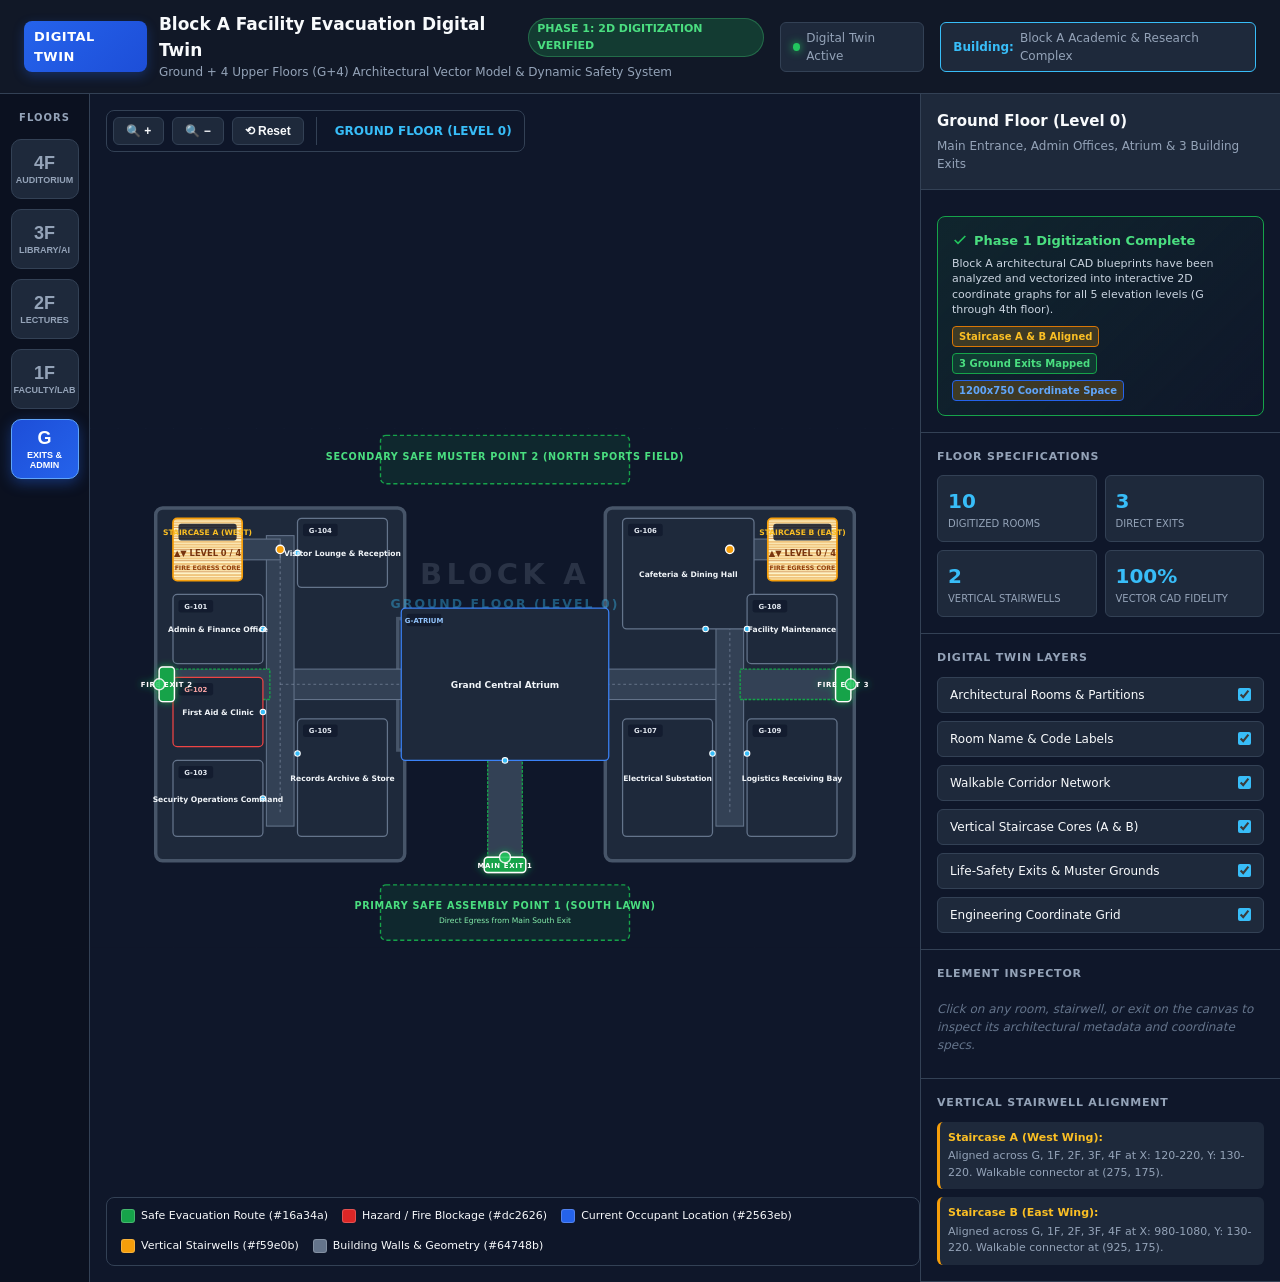
==== preview_phase1.html @ 525571b9 "Complete implementation of Smart Emergency Evacuation Planning & Digital Twin System (Phases 1-6)" ====
<!DOCTYPE html>
<html lang="en">
<head>
  <meta charset="UTF-8" />
  <meta name="viewport" content="width=device-width, initial-scale=1.0" />
  <title>Phase 1 Output | Block A 2D Architectural Digital Twin</title>
  <link rel="stylesheet" href="static/css/style.css" />
</head>
<body>
  <!-- Header Bar -->
  <header class="app-header">
    <div class="brand-section">
      <div class="brand-badge">DIGITAL TWIN</div>
      <div class="brand-titles">
        <h1>
          Block A Facility Evacuation Digital Twin
          <span class="phase-pill" id="phasePill">Phase 1: 2D Digitization Verified</span>
        </h1>
        <p>Ground + 4 Upper Floors (G+4) Architectural Vector Model & Dynamic Safety System</p>
      </div>
    </div>

    <div class="header-status-bar">
      <div class="status-indicator">
        <div class="pulse-dot"></div>
        <span>Digital Twin Active</span>
      </div>
      <div class="status-indicator" style="border-color: #38bdf8;">
        <span style="color: #38bdf8; font-weight: bold;">Building:</span>
        <span id="buildingNameLbl">Block A Academic & Research Complex</span>
      </div>
    </div>
  </header>

  <!-- Main Workspace -->
  <div class="main-container">
    <!-- Vertical Floor Selector -->
    <nav class="floor-nav-bar" aria-label="Floor selection">
      <span class="nav-label">Floors</span>
      <button class="floor-btn" data-floor="4">
        <span class="btn-num">4F</span>
        <span class="btn-desc">Auditorium</span>
      </button>
      <button class="floor-btn" data-floor="3">
        <span class="btn-num">3F</span>
        <span class="btn-desc">Library/AI</span>
      </button>
      <button class="floor-btn" data-floor="2">
        <span class="btn-num">2F</span>
        <span class="btn-desc">Lectures</span>
      </button>
      <button class="floor-btn" data-floor="1">
        <span class="btn-num">1F</span>
        <span class="btn-desc">Faculty/Lab</span>
      </button>
      <button class="floor-btn active" data-floor="0">
        <span class="btn-num">G</span>
        <span class="btn-desc">Exits & Admin</span>
      </button>
    </nav>

    <!-- Canvas Workspace -->
    <main class="canvas-workspace">
      <!-- Floating Navigation Controls -->
      <div class="canvas-floating-controls">
        <button class="canvas-btn" id="btnZoomIn" title="Zoom In (+)">🔍 +</button>
        <button class="canvas-btn" id="btnZoomOut" title="Zoom Out (-)">🔍 −</button>
        <button class="canvas-btn" id="btnResetView" title="Reset View">⟲ Reset</button>
        <span style="width: 1px; background: #334155; margin: 0 4px;"></span>
        <span id="currentFloorTag" style="font-size: 12px; font-weight: 700; color: #38bdf8; display: flex; align-items: center; padding: 0 6px;">
          GROUND FLOOR (LEVEL 0)
        </span>
      </div>

      <!-- SVG Map Canvas Container -->
      <div id="floorMapContainer" style="width: 100%; height: 100%;"></div>

      <!-- Floating Visual Safety Palette Legend (Section 9) -->
      <div class="canvas-floating-legend">
        <div class="legend-item">
          <div class="legend-chip" style="background: #16a34a;"></div>
          <span>Safe Evacuation Route (#16a34a)</span>
        </div>
        <div class="legend-item">
          <div class="legend-chip" style="background: #dc2626;"></div>
          <span>Hazard / Fire Blockage (#dc2626)</span>
        </div>
        <div class="legend-item">
          <div class="legend-chip" style="background: #2563eb;"></div>
          <span>Current Occupant Location (#2563eb)</span>
        </div>
        <div class="legend-item">
          <div class="legend-chip" style="background: #f59e0b;"></div>
          <span>Vertical Stairwells (#f59e0b)</span>
        </div>
        <div class="legend-item">
          <div class="legend-chip" style="background: #64748b;"></div>
          <span>Building Walls & Geometry (#64748b)</span>
        </div>
      </div>
    </main>

    <!-- Right Sidebar: Architectural Specifications & Inspector -->
    <aside class="sidebar-panel">
      <div class="sidebar-header">
        <h2 id="floorTitle">Ground Floor (Level 0)</h2>
        <p id="floorSubtitle">Primary egress hub, central administration, reception atrium, and primary building exits.</p>
      </div>

      <!-- Phase 1 Delivery Confirmation Banner -->
      <div class="sidebar-section">
        <div class="phase-confirm-card">
          <h3>
            <svg width="16" height="16" viewBox="0 0 24 24" fill="none" stroke="#22c55e" stroke-width="2.5"><polyline points="20 6 9 17 4 12"></polyline></svg>
            Phase 1 Digitization Complete
          </h3>
          <p>
            Block A architectural CAD blueprints have been analyzed and vectorized into interactive 2D coordinate graphs for all 5 elevation levels (G through 4th floor).
          </p>
          <div style="margin-top: 8px; display: flex; gap: 6px; flex-wrap: wrap;">
            <span class="badge-stair">Staircase A & B Aligned</span>
            <span class="badge-exit">3 Ground Exits Mapped</span>
            <span class="badge-stair" style="color: #60a5fa; border-color: #2563eb;">1200x750 Coordinate Space</span>
          </div>
        </div>
      </div>

      <!-- Architectural Metrics -->
      <div class="sidebar-section">
        <div class="section-title">Floor Specifications</div>
        <div class="metrics-grid">
          <div class="metric-card">
            <div class="num" id="metricRoomCount">10</div>
            <div class="lbl">Digitized Rooms</div>
          </div>
          <div class="metric-card">
            <div class="num" id="metricExitCount">3</div>
            <div class="lbl">Direct Exits</div>
          </div>
          <div class="metric-card">
            <div class="num">2</div>
            <div class="lbl">Vertical Stairwells</div>
          </div>
          <div class="metric-card">
            <div class="num">100%</div>
            <div class="lbl">Vector CAD Fidelity</div>
          </div>
        </div>
      </div>

      <!-- Layer Visibility Toggles -->
      <div class="sidebar-section">
        <div class="section-title">Digital Twin Layers</div>
        <div class="layer-toggle-list">
          <label class="toggle-item">
            <span>Architectural Rooms & Partitions</span>
            <input type="checkbox" id="layerToggleRooms" checked />
          </label>
          <label class="toggle-item">
            <span>Room Name & Code Labels</span>
            <input type="checkbox" id="layerToggleLabels" checked />
          </label>
          <label class="toggle-item">
            <span>Walkable Corridor Network</span>
            <input type="checkbox" id="layerToggleCorridors" checked />
          </label>
          <label class="toggle-item">
            <span>Vertical Staircase Cores (A & B)</span>
            <input type="checkbox" id="layerToggleStairs" checked />
          </label>
          <label class="toggle-item">
            <span>Life-Safety Exits & Muster Grounds</span>
            <input type="checkbox" id="layerToggleExits" checked />
          </label>
          <label class="toggle-item">
            <span>Engineering Coordinate Grid</span>
            <input type="checkbox" id="layerToggleGrid" checked />
          </label>
        </div>
      </div>

      <!-- Selected Element Inspector -->
      <div class="sidebar-section">
        <div class="section-title">Element Inspector</div>
        <div id="inspectorEmpty" style="font-size: 12px; color: #64748b; font-style: italic; padding: 8px 0;">
          Click on any room, stairwell, or exit on the canvas to inspect its architectural metadata and coordinate specs.
        </div>
        <div id="inspectorDetails" class="room-inspect-box" style="display: none;">
          <div id="inspectBadge" style="font-size: 11px; font-weight: 700; color: #38bdf8; text-transform: uppercase;">ROOM</div>
          <div id="inspectName" style="font-size: 14px; font-weight: bold; color: #f8fafc; margin-top: 2px;"></div>
          <div id="inspectCode" style="font-size: 11px; color: #94a3b8; font-family: monospace;"></div>
          <hr style="border: 0; border-top: 1px solid #334155; margin: 8px 0;" />
          <div style="font-size: 11px; color: #cbd5e1; display: flex; flex-direction: column; gap: 4px;">
            <div><strong>Bounding Box:</strong> <span id="inspectBounds"></span></div>
            <div><strong>Access Portal (Door):</strong> <span id="inspectDoor"></span></div>
            <div><strong>Primary Evacuation Vector:</strong> <span id="inspectEgress" style="color: #4ade80;"></span></div>
          </div>
        </div>
      </div>

      <!-- Vertical Continuity Spec -->
      <div class="sidebar-section">
        <div class="section-title">Vertical Stairwell Alignment</div>
        <div style="display: flex; flex-direction: column; gap: 8px; font-size: 11px;">
          <div style="background: #1e293b; padding: 8px; border-radius: 6px; border-left: 3px solid #f59e0b;">
            <strong style="color: #fbbf24;">Staircase A (West Wing):</strong>
            <p style="color: #94a3b8; margin-top: 2px;">Aligned across G, 1F, 2F, 3F, 4F at X: 120-220, Y: 130-220. Walkable connector at (275, 175).</p>
          </div>
          <div style="background: #1e293b; padding: 8px; border-radius: 6px; border-left: 3px solid #f59e0b;">
            <strong style="color: #fbbf24;">Staircase B (East Wing):</strong>
            <p style="color: #94a3b8; margin-top: 2px;">Aligned across G, 1F, 2F, 3F, 4F at X: 980-1080, Y: 130-220. Walkable connector at (925, 175).</p>
          </div>
        </div>
      </div>
    </aside>
  </div>

  <!-- Scripts -->
  <script src="static/js/floor_plans.js"></script>
  <script src="static/js/map_renderer.js"></script>
  <script>
    document.addEventListener("DOMContentLoaded", () => {
      // Initialize interactive renderer
      const renderer = new FloorMapRenderer("floorMapContainer", {
        initialFloor: 0,
        onRoomClick: (room, floor) => {
          showInspection(room, floor);
        }
      });

      // UI Element references
      const floorButtons = document.querySelectorAll(".floor-btn");
      const floorTitle = document.getElementById("floorTitle");
      const floorSubtitle = document.getElementById("floorSubtitle");
      const currentFloorTag = document.getElementById("currentFloorTag");
      const metricRoomCount = document.getElementById("metricRoomCount");
      const metricExitCount = document.getElementById("metricExitCount");

      function updateFloorUI(floorLevel) {
        const floorData = window.BLOCK_A_MODEL.floors[floorLevel];
        if (!floorData) return;

        renderer.setFloor(floorLevel);

        floorButtons.forEach(btn => {
          btn.classList.toggle("active", parseInt(btn.dataset.floor, 10) === floorLevel);
        });

        floorTitle.textContent = `${floorData.name} (Level ${floorData.level})`;
        floorSubtitle.textContent = floorData.subtitle;
        currentFloorTag.textContent = `${floorData.name.toUpperCase()} (LEVEL ${floorData.level})`;

        metricRoomCount.textContent = floorData.rooms ? floorData.rooms.length : 0;
        metricExitCount.textContent = floorData.exits ? floorData.exits.length : 0;
      }

      floorButtons.forEach(btn => {
        btn.addEventListener("click", () => {
          const level = parseInt(btn.dataset.floor, 10);
          updateFloorUI(level);
        });
      });

      // Zoom & Pan controls
      document.getElementById("btnZoomIn").addEventListener("click", () => renderer.zoomIn());
      document.getElementById("btnZoomOut").addEventListener("click", () => renderer.zoomOut());
      document.getElementById("btnResetView").addEventListener("click", () => renderer.resetView());

      // Layer Toggles
      document.getElementById("layerToggleRooms").addEventListener("change", (e) => renderer.toggleLayer("rooms", e.target.checked));
      document.getElementById("layerToggleLabels").addEventListener("change", (e) => renderer.toggleLayer("labels", e.target.checked));
      document.getElementById("layerToggleCorridors").addEventListener("change", (e) => renderer.toggleLayer("corridors", e.target.checked));
      document.getElementById("layerToggleStairs").addEventListener("change", (e) => renderer.toggleLayer("stairwells", e.target.checked));
      document.getElementById("layerToggleExits").addEventListener("change", (e) => renderer.toggleLayer("exits", e.target.checked));
      document.getElementById("layerToggleGrid").addEventListener("change", (e) => renderer.toggleLayer("grid", e.target.checked));

      // Room Inspection Display
      function showInspection(room, floor) {
        document.getElementById("inspectorEmpty").style.display = "none";
        const details = document.getElementById("inspectorDetails");
        details.style.display = "block";

        document.getElementById("inspectBadge").textContent = `${room.type.toUpperCase()} • LEVEL ${floor.level}`;
        document.getElementById("inspectName").textContent = room.name;
        document.getElementById("inspectCode").textContent = `ID: ${room.id} | CODE: ${room.code}`;
        document.getElementById("inspectBounds").textContent = `X: ${room.x}, Y: ${room.y}, W: ${room.w}px, H: ${room.h}px`;
        document.getElementById("inspectDoor").textContent = `(${room.door.x}, ${room.door.y})`;

        // Egress calculation hint
        const egress = floor.level === 0
          ? "Direct Corridor Access to Primary South Exit 1 / West Exit 2"
          : (room.x < 500 ? "Via Staircase A (West Wing) to Ground Level" : "Via Staircase B (East Wing) to Ground Level");
        document.getElementById("inspectEgress").textContent = egress;
      }

      // Initial stats
      updateFloorUI(0);
    });
  </script>
</body>
</html>
---- static/css/style.css ----
/* ==========================================================================
   Smart Emergency Evacuation Planning & Digital Twin System
   Visual Safety Palette & Modern UI Design System
   ========================================================================== */

:root {
  /* Visual Safety Palette (Blueprint Section 9) */
  --safe-green: #16a34a;
  --safe-green-light: #22c55e;
  --safe-green-bg: rgba(22, 163, 74, 0.15);

  --hazard-red: #dc2626;
  --hazard-red-light: #ef4444;
  --hazard-red-bg: rgba(220, 38, 38, 0.15);

  --user-blue: #2563eb;
  --user-blue-light: #38bdf8;
  --user-blue-bg: rgba(37, 99, 235, 0.15);

  --warning-amber: #f59e0b;
  --warning-amber-light: #fbbf24;
  --warning-amber-bg: rgba(245, 158, 11, 0.15);

  --slate-wall: #64748b;
  --slate-dark: #0f172a;
  --slate-card: #1e293b;
  --slate-border: #334155;
  --slate-text: #94a3b8;
  --slate-light: #f8fafc;

  --font-sans: 'Segoe UI', system-ui, -apple-system, BlinkMacSystemFont, Roboto, sans-serif;
  --font-mono: ui-monospace, SFMono-Regular, Menlo, Monaco, Consolas, monospace;
}

* {
  box-sizing: border-box;
  margin: 0;
  padding: 0;
}

body {
  font-family: var(--font-sans);
  background-color: var(--slate-dark);
  color: var(--slate-light);
  line-height: 1.5;
  min-height: 100vh;
  display: flex;
  flex-direction: column;
  overflow-x: hidden;
}

/* Header */
.app-header {
  background: #111827;
  border-bottom: 1px solid var(--slate-border);
  padding: 12px 24px;
  display: flex;
  align-items: center;
  justify-content: space-between;
  gap: 16px;
  z-index: 50;
}

.brand-section {
  display: flex;
  align-items: center;
  gap: 12px;
}

.brand-badge {
  background: linear-gradient(135deg, #2563eb, #1d4ed8);
  color: #fff;
  padding: 6px 10px;
  border-radius: 8px;
  font-weight: 800;
  font-size: 13px;
  letter-spacing: 0.5px;
  box-shadow: 0 4px 12px rgba(37, 99, 235, 0.3);
}

.brand-titles h1 {
  font-size: 17px;
  font-weight: 700;
  color: #f8fafc;
  display: flex;
  align-items: center;
  gap: 8px;
}

.phase-pill {
  font-size: 11px;
  font-weight: 600;
  padding: 2px 8px;
  border-radius: 9999px;
  background: rgba(34, 197, 94, 0.2);
  color: #4ade80;
  border: 1px solid rgba(74, 222, 128, 0.3);
  text-transform: uppercase;
}

.brand-titles p {
  font-size: 12px;
  color: var(--slate-text);
}

.header-status-bar {
  display: flex;
  align-items: center;
  gap: 16px;
}

.status-indicator {
  display: flex;
  align-items: center;
  gap: 6px;
  font-size: 12px;
  color: var(--slate-text);
  background: var(--slate-card);
  padding: 6px 12px;
  border-radius: 6px;
  border: 1px solid var(--slate-border);
}

.pulse-dot {
  width: 8px;
  height: 8px;
  border-radius: 50%;
  background: var(--safe-green-light);
  box-shadow: 0 0 8px var(--safe-green-light);
  animation: pulseAnimation 2s infinite;
}

@keyframes pulseAnimation {
  0% { opacity: 1; transform: scale(1); }
  50% { opacity: 0.4; transform: scale(0.85); }
  100% { opacity: 1; transform: scale(1); }
}

/* Main Layout */
.main-container {
  display: flex;
  flex: 1;
  height: calc(100vh - 65px);
  overflow: hidden;
}

/* Floor Quick Nav Toolbar */
.floor-nav-bar {
  width: 90px;
  background: #0b1120;
  border-right: 1px solid var(--slate-border);
  display: flex;
  flex-direction: column;
  align-items: center;
  padding: 16px 8px;
  gap: 10px;
}

.nav-label {
  font-size: 10px;
  font-weight: 700;
  color: var(--slate-text);
  letter-spacing: 1px;
  text-transform: uppercase;
  margin-bottom: 4px;
}

.floor-btn {
  width: 68px;
  height: 60px;
  background: var(--slate-card);
  border: 1px solid var(--slate-border);
  border-radius: 10px;
  color: var(--slate-text);
  display: flex;
  flex-direction: column;
  align-items: center;
  justify-content: center;
  cursor: pointer;
  transition: all 0.2s ease;
  padding: 4px;
}

.floor-btn .btn-num {
  font-size: 18px;
  font-weight: 800;
  line-height: 1;
}

.floor-btn .btn-desc {
  font-size: 9px;
  font-weight: 600;
  margin-top: 3px;
  text-transform: uppercase;
}

.floor-btn:hover {
  background: #334155;
  color: #fff;
  border-color: var(--user-blue-light);
}

.floor-btn.active {
  background: linear-gradient(135deg, #1d4ed8, #2563eb);
  color: #fff;
  border-color: #60a5fa;
  box-shadow: 0 4px 14px rgba(37, 99, 235, 0.4);
}

/* Canvas Center Workspace */
.canvas-workspace {
  flex: 1;
  position: relative;
  background: #020617;
  display: flex;
  flex-direction: column;
  overflow: hidden;
}

.canvas-floating-controls {
  position: absolute;
  top: 16px;
  left: 16px;
  z-index: 20;
  display: flex;
  gap: 8px;
  background: rgba(15, 23, 42, 0.85);
  backdrop-filter: blur(8px);
  border: 1px solid var(--slate-border);
  border-radius: 8px;
  padding: 6px;
}

.canvas-btn {
  background: #1e293b;
  border: 1px solid var(--slate-border);
  color: var(--slate-light);
  padding: 6px 12px;
  border-radius: 6px;
  font-size: 12px;
  font-weight: 600;
  cursor: pointer;
  display: flex;
  align-items: center;
  gap: 6px;
  transition: all 0.15s;
}

.canvas-btn:hover {
  background: #334155;
  color: #fff;
}

.canvas-floating-legend {
  position: absolute;
  bottom: 16px;
  left: 16px;
  z-index: 20;
  background: rgba(15, 23, 42, 0.9);
  backdrop-filter: blur(8px);
  border: 1px solid var(--slate-border);
  border-radius: 8px;
  padding: 10px 14px;
  display: flex;
  flex-wrap: wrap;
  gap: 14px;
  font-size: 11px;
}

.legend-item {
  display: flex;
  align-items: center;
  gap: 6px;
}

.legend-chip {
  width: 14px;
  height: 14px;
  border-radius: 3px;
  border: 1px solid rgba(255, 255, 255, 0.2);
}

/* Sidebar Details Panel */
.sidebar-panel {
  width: 360px;
  background: #0f172a;
  border-left: 1px solid var(--slate-border);
  display: flex;
  flex-direction: column;
  overflow-y: auto;
}

.sidebar-header {
  padding: 16px;
  border-bottom: 1px solid var(--slate-border);
  background: #1e293b;
}

.sidebar-header h2 {
  font-size: 15px;
  font-weight: 700;
  color: #f8fafc;
}

.sidebar-header p {
  font-size: 12px;
  color: var(--slate-text);
  margin-top: 4px;
}

.sidebar-section {
  padding: 16px;
  border-bottom: 1px solid var(--slate-border);
}

.section-title {
  font-size: 11px;
  font-weight: 700;
  letter-spacing: 0.8px;
  color: var(--slate-text);
  text-transform: uppercase;
  margin-bottom: 10px;
  display: flex;
  align-items: center;
  justify-content: space-between;
}

.layer-toggle-list {
  display: flex;
  flex-direction: column;
  gap: 8px;
}

.toggle-item {
  display: flex;
  align-items: center;
  justify-content: space-between;
  background: var(--slate-card);
  padding: 8px 12px;
  border-radius: 6px;
  font-size: 12px;
  border: 1px solid var(--slate-border);
  cursor: pointer;
}

.toggle-item input {
  cursor: pointer;
  accent-color: var(--user-blue-light);
}

.metrics-grid {
  display: grid;
  grid-template-columns: 1fr 1fr;
  gap: 8px;
}

.metric-card {
  background: var(--slate-card);
  border: 1px solid var(--slate-border);
  border-radius: 6px;
  padding: 10px;
}

.metric-card .num {
  font-size: 20px;
  font-weight: 800;
  color: var(--user-blue-light);
}

.metric-card .lbl {
  font-size: 10px;
  color: var(--slate-text);
  text-transform: uppercase;
}

.room-inspect-box {
  background: rgba(30, 41, 59, 0.7);
  border: 1px solid #38bdf8;
  border-radius: 8px;
  padding: 12px;
  margin-top: 8px;
}

.badge-stair {
  background: rgba(245, 158, 11, 0.2);
  color: #fbbf24;
  border: 1px solid #d97706;
  padding: 2px 6px;
  border-radius: 4px;
  font-size: 10px;
  font-weight: bold;
}

.badge-exit {
  background: rgba(22, 163, 74, 0.2);
  color: #4ade80;
  border: 1px solid #16a34a;
  padding: 2px 6px;
  border-radius: 4px;
  font-size: 10px;
  font-weight: bold;
}

.phase-confirm-card {
  background: linear-gradient(135deg, rgba(22, 163, 74, 0.1), rgba(15, 23, 42, 0.8));
  border: 1px solid var(--safe-green);
  border-radius: 8px;
  padding: 14px;
  margin-top: 10px;
}

.phase-confirm-card h3 {
  font-size: 13px;
  color: #4ade80;
  display: flex;
  align-items: center;
  gap: 6px;
  font-weight: 700;
}

.phase-confirm-card p {
  font-size: 11px;
  color: #cbd5e1;
  margin-top: 6px;
  line-height: 1.4;
}

/* Custom Scrollbar */
::-webkit-scrollbar {
  width: 6px;
  height: 6px;
}
::-webkit-scrollbar-track {
  background: #0f172a;
}
::-webkit-scrollbar-thumb {
  background: #334155;
  border-radius: 3px;
}
::-webkit-scrollbar-thumb:hover {
  background: #475569;
}
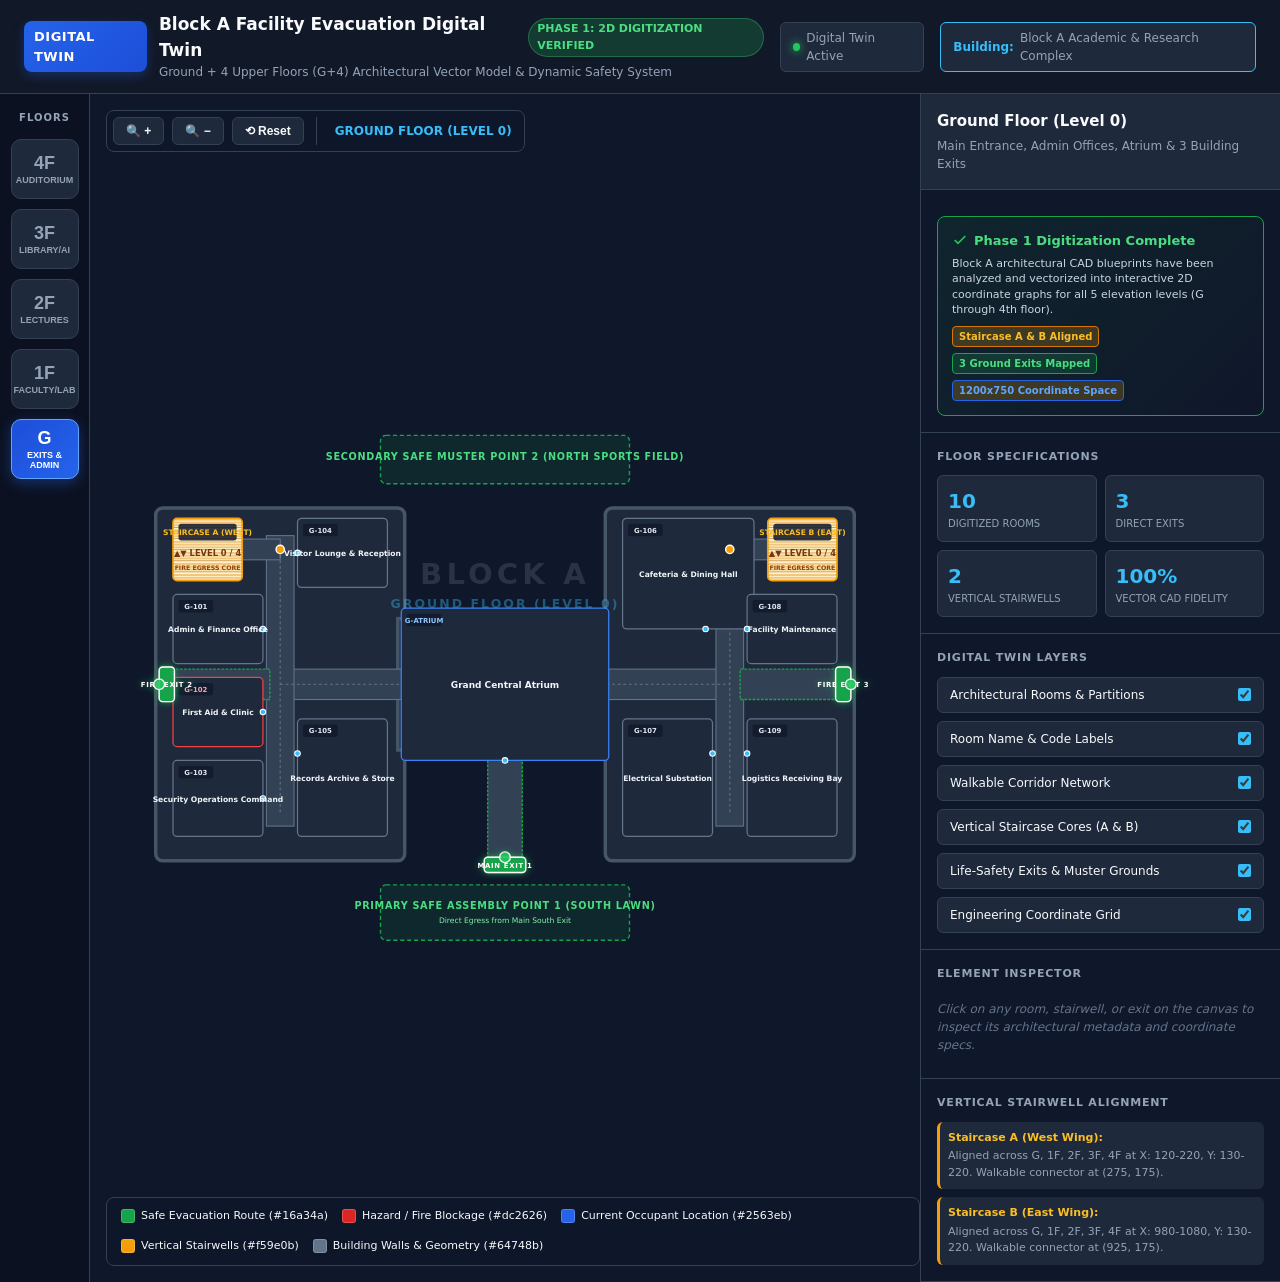
==== commit ae690961: "fix: map renderer room dimension fallback and inspector metrics compatibility" ====
--- a/preview_phase1.html
+++ b/preview_phase1.html
@@ -1,11 +1,13 @@
 <!DOCTYPE html>
 <html lang="en">
+
 <head>
   <meta charset="UTF-8" />
   <meta name="viewport" content="width=device-width, initial-scale=1.0" />
   <title>Phase 1 Output | Block A 2D Architectural Digital Twin</title>
   <link rel="stylesheet" href="static/css/style.css" />
 </head>
+
 <body>
   <!-- Header Bar -->
   <header class="app-header">
@@ -67,7 +69,8 @@
         <button class="canvas-btn" id="btnZoomOut" title="Zoom Out (-)">🔍 −</button>
         <button class="canvas-btn" id="btnResetView" title="Reset View">⟲ Reset</button>
         <span style="width: 1px; background: #334155; margin: 0 4px;"></span>
-        <span id="currentFloorTag" style="font-size: 12px; font-weight: 700; color: #38bdf8; display: flex; align-items: center; padding: 0 6px;">
+        <span id="currentFloorTag"
+          style="font-size: 12px; font-weight: 700; color: #38bdf8; display: flex; align-items: center; padding: 0 6px;">
           GROUND FLOOR (LEVEL 0)
         </span>
       </div>
@@ -104,18 +107,22 @@
     <aside class="sidebar-panel">
       <div class="sidebar-header">
         <h2 id="floorTitle">Ground Floor (Level 0)</h2>
-        <p id="floorSubtitle">Primary egress hub, central administration, reception atrium, and primary building exits.</p>
+        <p id="floorSubtitle">Primary egress hub, central administration, reception atrium, and primary building exits.
+        </p>
       </div>
 
       <!-- Phase 1 Delivery Confirmation Banner -->
       <div class="sidebar-section">
         <div class="phase-confirm-card">
           <h3>
-            <svg width="16" height="16" viewBox="0 0 24 24" fill="none" stroke="#22c55e" stroke-width="2.5"><polyline points="20 6 9 17 4 12"></polyline></svg>
+            <svg width="16" height="16" viewBox="0 0 24 24" fill="none" stroke="#22c55e" stroke-width="2.5">
+              <polyline points="20 6 9 17 4 12"></polyline>
+            </svg>
             Phase 1 Digitization Complete
           </h3>
           <p>
-            Block A architectural CAD blueprints have been analyzed and vectorized into interactive 2D coordinate graphs for all 5 elevation levels (G through 4th floor).
+            Block A architectural CAD blueprints have been analyzed and vectorized into interactive 2D coordinate graphs
+            for all 5 elevation levels (G through 4th floor).
           </p>
           <div style="margin-top: 8px; display: flex; gap: 6px; flex-wrap: wrap;">
             <span class="badge-stair">Staircase A & B Aligned</span>
@@ -183,17 +190,20 @@
       <div class="sidebar-section">
         <div class="section-title">Element Inspector</div>
         <div id="inspectorEmpty" style="font-size: 12px; color: #64748b; font-style: italic; padding: 8px 0;">
-          Click on any room, stairwell, or exit on the canvas to inspect its architectural metadata and coordinate specs.
+          Click on any room, stairwell, or exit on the canvas to inspect its architectural metadata and coordinate
+          specs.
         </div>
         <div id="inspectorDetails" class="room-inspect-box" style="display: none;">
-          <div id="inspectBadge" style="font-size: 11px; font-weight: 700; color: #38bdf8; text-transform: uppercase;">ROOM</div>
+          <div id="inspectBadge" style="font-size: 11px; font-weight: 700; color: #38bdf8; text-transform: uppercase;">
+            ROOM</div>
           <div id="inspectName" style="font-size: 14px; font-weight: bold; color: #f8fafc; margin-top: 2px;"></div>
           <div id="inspectCode" style="font-size: 11px; color: #94a3b8; font-family: monospace;"></div>
           <hr style="border: 0; border-top: 1px solid #334155; margin: 8px 0;" />
           <div style="font-size: 11px; color: #cbd5e1; display: flex; flex-direction: column; gap: 4px;">
             <div><strong>Bounding Box:</strong> <span id="inspectBounds"></span></div>
             <div><strong>Access Portal (Door):</strong> <span id="inspectDoor"></span></div>
-            <div><strong>Primary Evacuation Vector:</strong> <span id="inspectEgress" style="color: #4ade80;"></span></div>
+            <div><strong>Primary Evacuation Vector:</strong> <span id="inspectEgress" style="color: #4ade80;"></span>
+            </div>
           </div>
         </div>
       </div>
@@ -204,11 +214,13 @@
         <div style="display: flex; flex-direction: column; gap: 8px; font-size: 11px;">
           <div style="background: #1e293b; padding: 8px; border-radius: 6px; border-left: 3px solid #f59e0b;">
             <strong style="color: #fbbf24;">Staircase A (West Wing):</strong>
-            <p style="color: #94a3b8; margin-top: 2px;">Aligned across G, 1F, 2F, 3F, 4F at X: 120-220, Y: 130-220. Walkable connector at (275, 175).</p>
+            <p style="color: #94a3b8; margin-top: 2px;">Aligned across G, 1F, 2F, 3F, 4F at X: 120-220, Y: 130-220.
+              Walkable connector at (275, 175).</p>
           </div>
           <div style="background: #1e293b; padding: 8px; border-radius: 6px; border-left: 3px solid #f59e0b;">
             <strong style="color: #fbbf24;">Staircase B (East Wing):</strong>
-            <p style="color: #94a3b8; margin-top: 2px;">Aligned across G, 1F, 2F, 3F, 4F at X: 980-1080, Y: 130-220. Walkable connector at (925, 175).</p>
+            <p style="color: #94a3b8; margin-top: 2px;">Aligned across G, 1F, 2F, 3F, 4F at X: 980-1080, Y: 130-220.
+              Walkable connector at (925, 175).</p>
           </div>
         </div>
       </div>
@@ -283,7 +295,7 @@
         document.getElementById("inspectBadge").textContent = `${room.type.toUpperCase()} • LEVEL ${floor.level}`;
         document.getElementById("inspectName").textContent = room.name;
         document.getElementById("inspectCode").textContent = `ID: ${room.id} | CODE: ${room.code}`;
-        document.getElementById("inspectBounds").textContent = `X: ${room.x}, Y: ${room.y}, W: ${room.w}px, H: ${room.h}px`;
+        document.getElementById("inspectBounds").textContent = `X: ${room.x}, Y: ${room.y}, W: ${room.w || room.width}px, H: ${room.h || room.height}px`;
         document.getElementById("inspectDoor").textContent = `(${room.door.x}, ${room.door.y})`;
 
         // Egress calculation hint
@@ -298,5 +310,5 @@
     });
   </script>
 </body>
-</html>
-
+
+</html>
